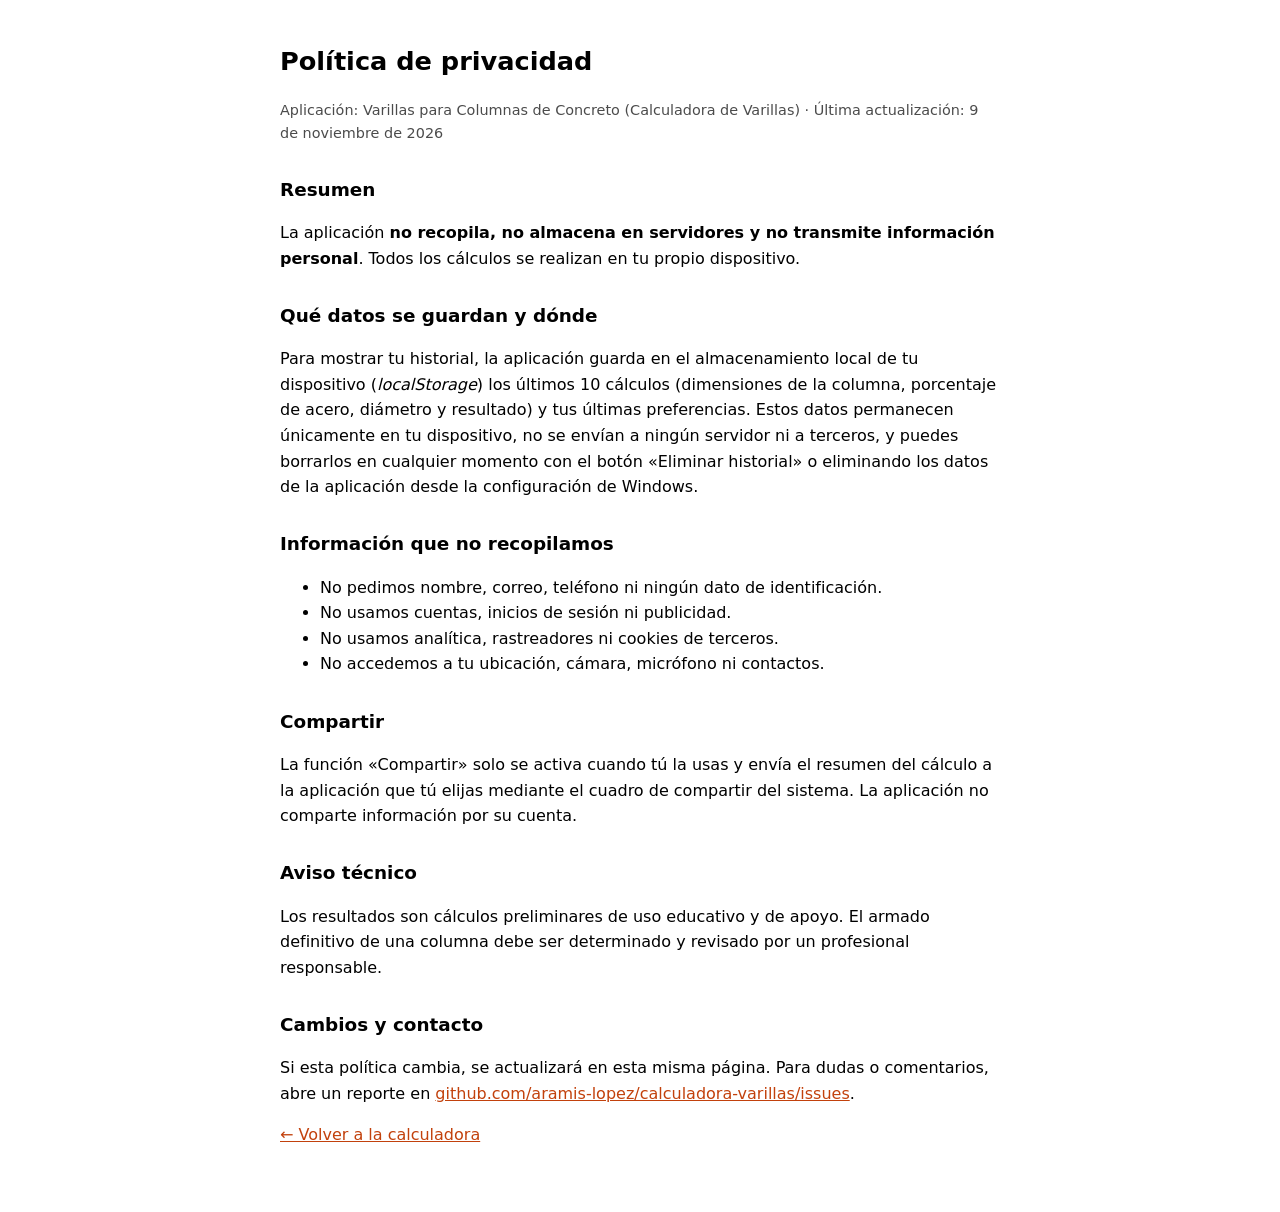
==== privacidad.html @ dd9aed08 "Agrega política de privacidad para la Microsoft Store Co-Authored-By: Claude Sonnet 5.5 <noreply@ant" ====
<!DOCTYPE html>
<html lang="es">
<head>
  <meta charset="UTF-8">
  <meta name="viewport" content="width=device-width, initial-scale=1.0">
  <title>Política de privacidad — Calculadora de Varillas</title>
  <meta name="robots" content="index,follow">
  <style>
    :root { color-scheme: light dark; }
    body { font-family: system-ui, -apple-system, "Segoe UI", Roboto, sans-serif; line-height: 1.6; max-width: 720px; margin: 0 auto; padding: 24px 16px 48px; }
    h1 { font-size: 1.6rem; } h2 { font-size: 1.15rem; margin-top: 1.6em; }
    a { color: #c2410c; }
    .fecha { opacity: .7; font-size: .9rem; }
  </style>
</head>
<body>
  <h1>Política de privacidad</h1>
  <p class="fecha">Aplicación: Varillas para Columnas de Concreto (Calculadora de Varillas) · Última actualización: 9 de noviembre de 2026</p>

  <h2>Resumen</h2>
  <p>
    La aplicación <strong>no recopila, no almacena en servidores y no transmite información personal</strong>.
    Todos los cálculos se realizan en tu propio dispositivo.
  </p>

  <h2>Qué datos se guardan y dónde</h2>
  <p>
    Para mostrar tu historial, la aplicación guarda en el almacenamiento local de tu dispositivo
    (<em>localStorage</em>) los últimos 10 cálculos (dimensiones de la columna, porcentaje de acero,
    diámetro y resultado) y tus últimas preferencias. Estos datos permanecen únicamente en tu dispositivo,
    no se envían a ningún servidor ni a terceros, y puedes borrarlos en cualquier momento con el botón
    «Eliminar historial» o eliminando los datos de la aplicación desde la configuración de Windows.
  </p>

  <h2>Información que no recopilamos</h2>
  <ul>
    <li>No pedimos nombre, correo, teléfono ni ningún dato de identificación.</li>
    <li>No usamos cuentas, inicios de sesión ni publicidad.</li>
    <li>No usamos analítica, rastreadores ni cookies de terceros.</li>
    <li>No accedemos a tu ubicación, cámara, micrófono ni contactos.</li>
  </ul>

  <h2>Compartir</h2>
  <p>
    La función «Compartir» solo se activa cuando tú la usas y envía el resumen del cálculo a la
    aplicación que tú elijas mediante el cuadro de compartir del sistema. La aplicación no comparte
    información por su cuenta.
  </p>

  <h2>Aviso técnico</h2>
  <p>
    Los resultados son cálculos preliminares de uso educativo y de apoyo. El armado definitivo de una
    columna debe ser determinado y revisado por un profesional responsable.
  </p>

  <h2>Cambios y contacto</h2>
  <p>
    Si esta política cambia, se actualizará en esta misma página. Para dudas o comentarios, abre un
    reporte en
    <a href="https://github.com/aramis-lopez/calculadora-varillas/issues">github.com/aramis-lopez/calculadora-varillas/issues</a>.
  </p>

  <p><a href="./">← Volver a la calculadora</a></p>
</body>
</html>
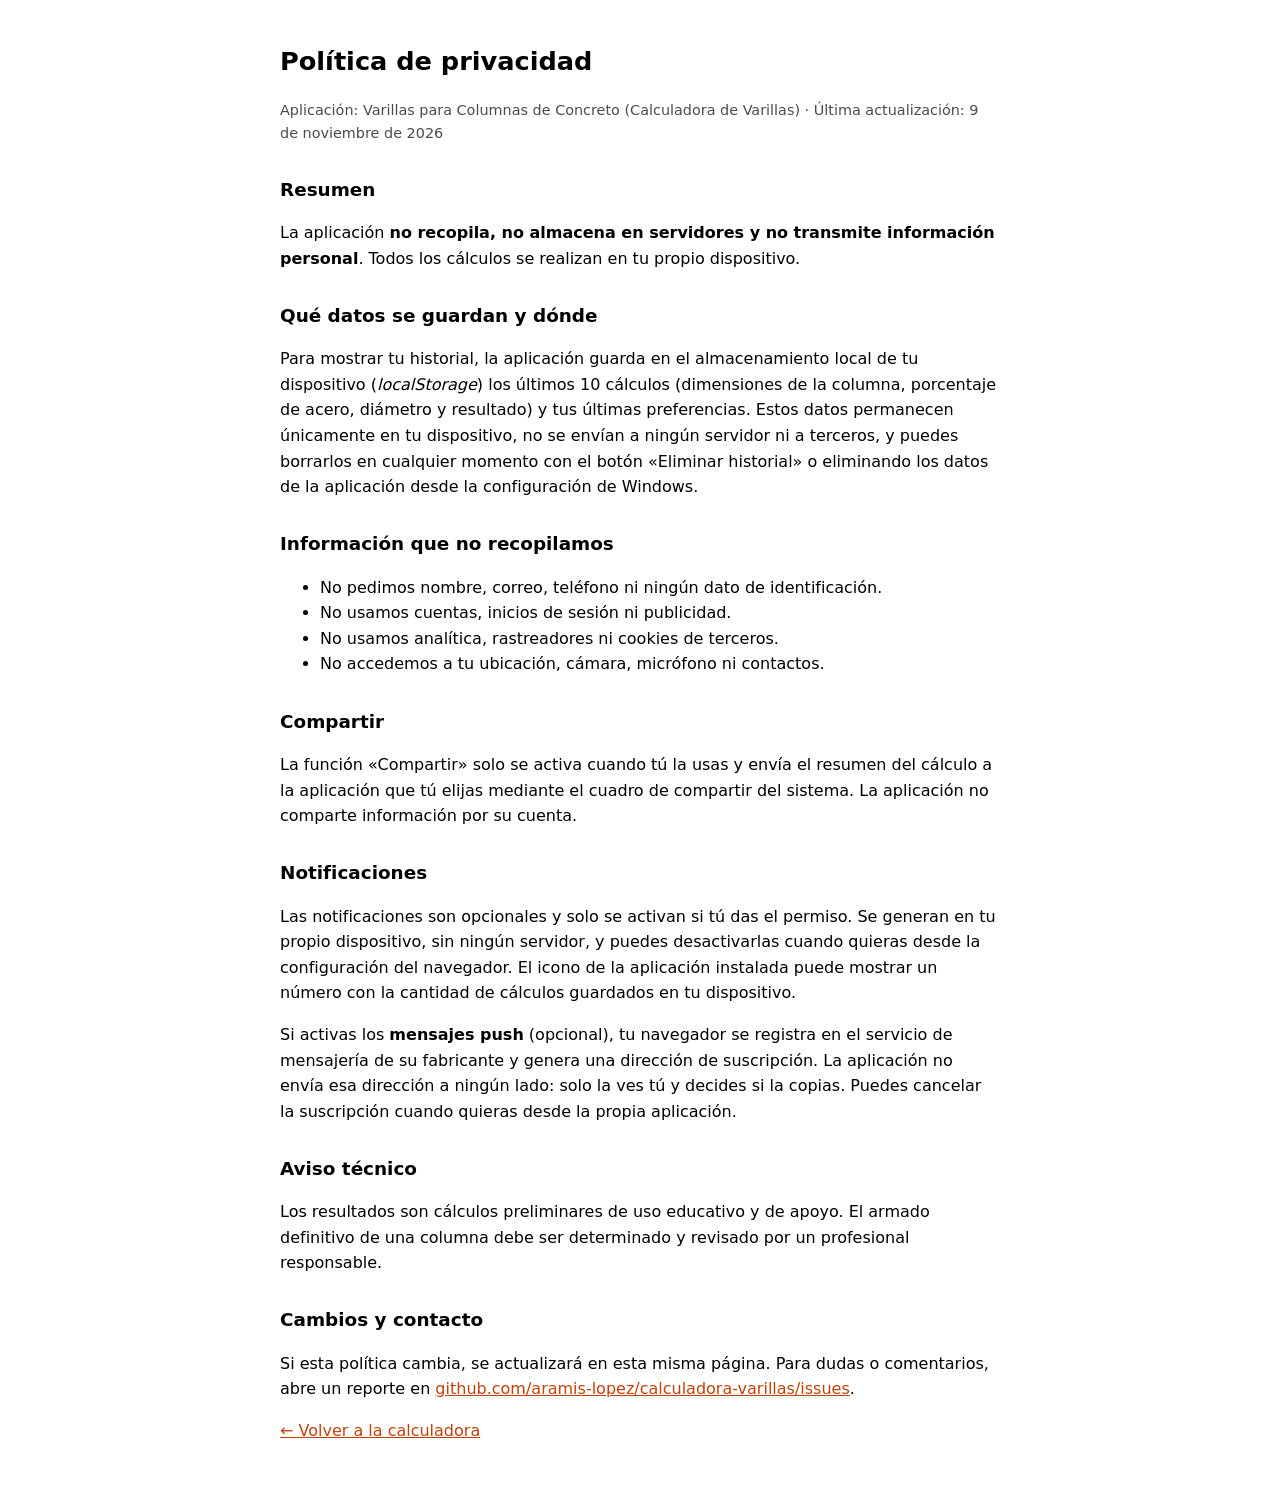
==== commit b1d92e07: "add(notificaciones)" ====
--- a/privacidad.html
+++ b/privacidad.html
@@ -47,6 +47,20 @@
     información por su cuenta.
   </p>
 
+  <h2>Notificaciones</h2>
+  <p>
+    Las notificaciones son opcionales y solo se activan si tú das el permiso. Se generan en tu propio
+    dispositivo, sin ningún servidor, y puedes desactivarlas cuando quieras desde la configuración del
+    navegador. El icono de la aplicación instalada puede mostrar un número con la cantidad de cálculos
+    guardados en tu dispositivo.
+  </p>
+  <p>
+    Si activas los <strong>mensajes push</strong> (opcional), tu navegador se registra en el servicio
+    de mensajería de su fabricante y genera una dirección de suscripción. La aplicación no envía esa
+    dirección a ningún lado: solo la ves tú y decides si la copias. Puedes cancelar la suscripción
+    cuando quieras desde la propia aplicación.
+  </p>
+
   <h2>Aviso técnico</h2>
   <p>
     Los resultados son cálculos preliminares de uso educativo y de apoyo. El armado definitivo de una
